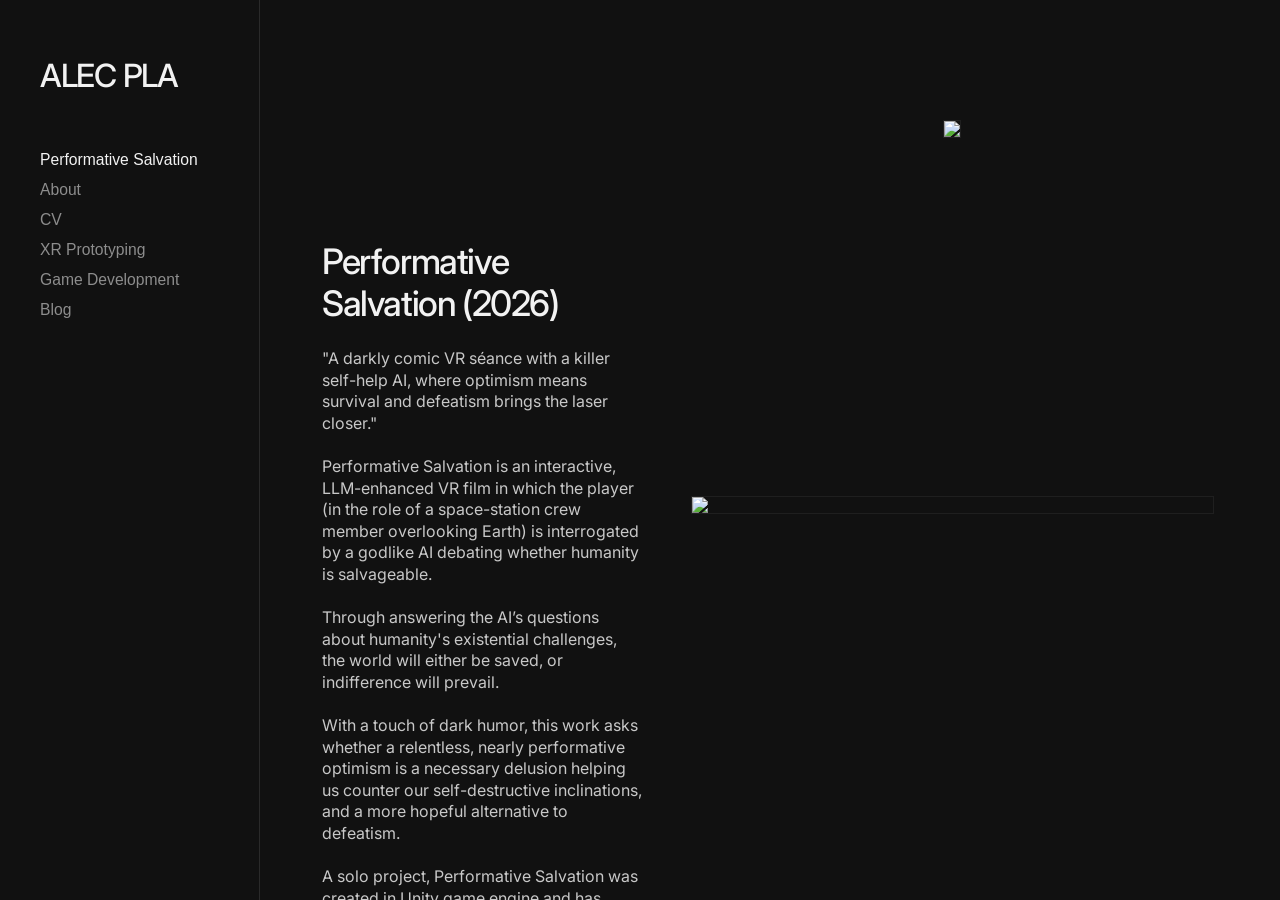
==== index.html @ 8556b31f "Add files via upload" ====
<!-- index.html -->

<!DOCTYPE html>
<html lang="en">
<head>
  <meta charset="UTF-8" /> 
  <meta name="viewport" content="width=device-width, initial-scale=1.0" />
  <title>ALEC PLA</title>

  <!-- FONT -->
  <link rel="preconnect" href="https://fonts.googleapis.com">
  <link rel="preconnect" href="https://fonts.gstatic.com" crossorigin>

  <link
    href="https://fonts.googleapis.com/css2?family=Inter:wght@300;400;500;600&display=swap"
    rel="stylesheet"
  />

  <link rel="stylesheet" href="style.css" />
</head>

<body>

  <div class="layout">

    <!-- SIDEBAR -->
    <aside class="sidebar">

      <div class="sidebar-inner">

        <h1 
	  class="site-title"
          data-project="project1">
          ALEC PLA
        </h1>

        <nav class="nav">

          <button class="nav-item" data-project="project1">
            Performative Salvation
          </button>

          <button class="nav-item active" data-project="about">
            About
          </button>  

	  <button class="nav-item" data-project="cv">
            CV
          </button>

          <button class="nav-item" data-project="project2">
            XR Prototyping
          </button>

          <button class="nav-item" data-project="project3">
            Game Development
          </button>  

          <button class="nav-item" data-project="blog">
            Blog
          </button>      	  

        </nav>

      </div>

    </aside>

    <!-- CONTENT -->
    <main class="content">

      <div class="content-inner">

        <section id="project-text"></section>

      </div>

    </main>

  </div>

  <script src="script.js"></script>

</body>
</html>
---- style.css ----
/* style.css */

:root {

  --bg: #111111;

  --text: #f2f2f2;

  --muted: #8d8d8d;

  --line: #2a2a2a;

  --hover: #ffffff;

  --max-width: 920px;
}

* {
  box-sizing: border-box;
  margin: 0;
  padding: 0;
}

html,
body {
  width: 100%;
  height: 100%;
}

body {

  background: var(--bg);

  color: var(--text);

  font-family: 'Inter', sans-serif;

  -webkit-font-smoothing: antialiased;

  text-rendering: optimizeLegibility;

  overflow: hidden;
}

.layout {

  display: flex;

  width: 100%;

  height: 100vh;
}

/* SIDEBAR */

.sidebar {

  width: 260px;

  border-right: 1px solid var(--line);

  flex-shrink: 0;
}

.sidebar-inner {

  position: sticky;

  top: 0;

  padding: 56px 40px;
}

.site-title {

  font-size: 2rem;

  font-weight: 500;

  letter-spacing: -0.04em;

  margin-bottom: 56px;

  cursor: pointer;
}

.nav {

  display: flex;

  flex-direction: column;

  gap: 12px;
}

.nav-item {

  background: none;

  border: none;

  padding: 0;

  cursor: pointer;

  text-align: left;

  font-size: 0.98rem;

  font-weight: 400;

  color: var(--muted);

  transition:
    color 0.25s ease,
    transform 0.25s ease;
}

.nav-item:hover {

  color: var(--hover);

  transform: translateX(4px);
}

.nav-item.active {

  color: var(--text);
}

/* CONTENT */

.content {

  flex: 1;

  overflow-y: auto;
}

.content-inner {

  max-width: var(--max-width);

  padding: 120px 64px 64px 12px;

  margin: 0 auto;
}

/* TEXT */

#project-text {

  margin-bottom: 64px;
}

#project-text p {

  margin-bottom: 1.5rem;

  line-height: 1.8;
}

#project-text h3 {

  margin-top: 2rem;

  margin-bottom: 1rem;

  font-weight: 600;
}


.project-title {

  font-size: 2.2rem;

  font-weight: 500;

  letter-spacing: -0.04em;

  margin-bottom: 24px;
}

.project-description {

  max-width: 720px;

  font-size: 1rem;

  line-height: 1.35;

  color: #c8c8c8;
}

/* SPECIAL SPACING FOR CV ENTRIES */

.big-text-for-exhibition-work {
  font-size: 1.15rem;

  margin-bottom: 0.5rem;

  font-weight: 500;

  padding-left: 0.5rem;

}

.cv-entry-exhibition {

  line-height: 1.8;

  padding-left: 1rem;
}

.cv-entry-panel {

  line-height: 2.5;

  padding-left: 0.5rem;

}

.cv-entry-education {

  line-height: 1.5;

  padding-left: 0.5rem;

}


.cv-entry-skill {

  line-height: 2.0;

  padding-left: 0.5rem;
}

/* GALLERY */

#gallery {

  display: flex;

  flex-direction: column;

  gap: 28px;
}

.gallery-image {

  width: 100%;

  height: auto;

  display: block;

  transition:
    transform 0.4s ease,
    opacity 0.4s ease;

    border: 1px solid rgba(255,255,255,0.06);
}

/* MINI */

.gallery-image.mini {

  max-width: 350px;
}


/* SMALL */

.gallery-image.small {

  max-width: 420px;
}

/* MEDIUM */

.gallery-image.medium {

  max-width: 720px;
}

/* LARGE */

.gallery-image.large {

  max-width: 980px;
}

/* POSTER */

.gallery-image.poster {

  width: auto;

  max-width: 100%;

  max-height: 65vh;

  margin: 0 auto;
}


.gallery-image:hover {

  transform: scale(1.01);

  opacity: 0.96;
}

/* VIDEO */

.gallery-video {

  width: 100%;

  aspect-ratio: 16 / 9;

  border: none;
}

/* VIDEO SIZE VARIANTS */

.gallery-video.large {

  max-width: 980px;
}

.gallery-video.medium {

  max-width: 720px;
}

/* PAGE TYPE CONFIGURATIONS */

.single-project-layout {

  display: grid;

  grid-template-columns: 38% 62%;

  gap: 3rem;

  align-items: start;
}

.single-project-text {

  position: relative;

  align-self: start;

  top: 120px;

  transition: transform 0.2s ease-out;
}

.single-project-gallery {

  display: flex;

  flex-direction: column;

  gap: 2rem;
}

.multi-project-page {

  display: flex;

  flex-direction: column;
}

.multi-project {

  display: grid;

  grid-template-columns: 45% 55%;

  gap: 3rem;

  padding-bottom: 4rem;

  margin-bottom: 4rem;

  border-bottom: 1px solid var(--line);
}

.multi-project-text {

  align-self: start;
}

.multi-project-title {

  font-size: 1.6rem;

  font-weight: 500;

  margin-bottom: 1rem;
}

.multi-project-description {

  line-height: 1.5;

  color: #c8c8c8;
}

.multi-project-gallery {

  display: flex;

  flex-direction: column;

  gap: 1.5rem;
}



/* MOBILE */

@media (max-width: 900px) {


.single-project-layout {
    display: grid;
    grid-template-columns: 1fr;
    gap: 2rem;
  }

  .single-project-text {
    position: relative; /* kill sticky on mobile */
    top: auto;
  }

.project-flow {
    display: flex;
    flex-direction: column;
    gap: 2rem;
  }

#gallery {
  display: none;
}

  .block {
    width: 100%;
  }

  .block img {
    width: 100%;
    height: auto;
    display: block;
  }


.multi-project {
    display: grid;
    grid-template-columns: 1fr;
    gap: 1.5rem;
    padding-bottom: 3rem;
    margin-bottom: 3rem;
  }

.multi-project-description {
    line-height: 1.65;
  }

  .multi-project-text {
    order: 1;
  }

  .multi-project-gallery {
    order: 2;
    gap: 1.25rem;
  }


  body {
    overflow: auto;
  }

  .layout {

    flex-direction: column;

    height: 100vh;
    overflow-y: auto;
  }

  .sidebar {

    width: 100%;

    border-right: none;

    border-bottom: 1px solid var(--line);
  }

  .sidebar-inner {

    position: relative;

    padding: 32px 24px;
  }

  .site-title {

    margin-bottom: 32px;
  }

  .content-inner {

    padding: 40px 24px;
  }

  .project-title {

    font-size: 1.8rem;
  }

  .multi-project {

  grid-template-columns: 1fr;

  }
}
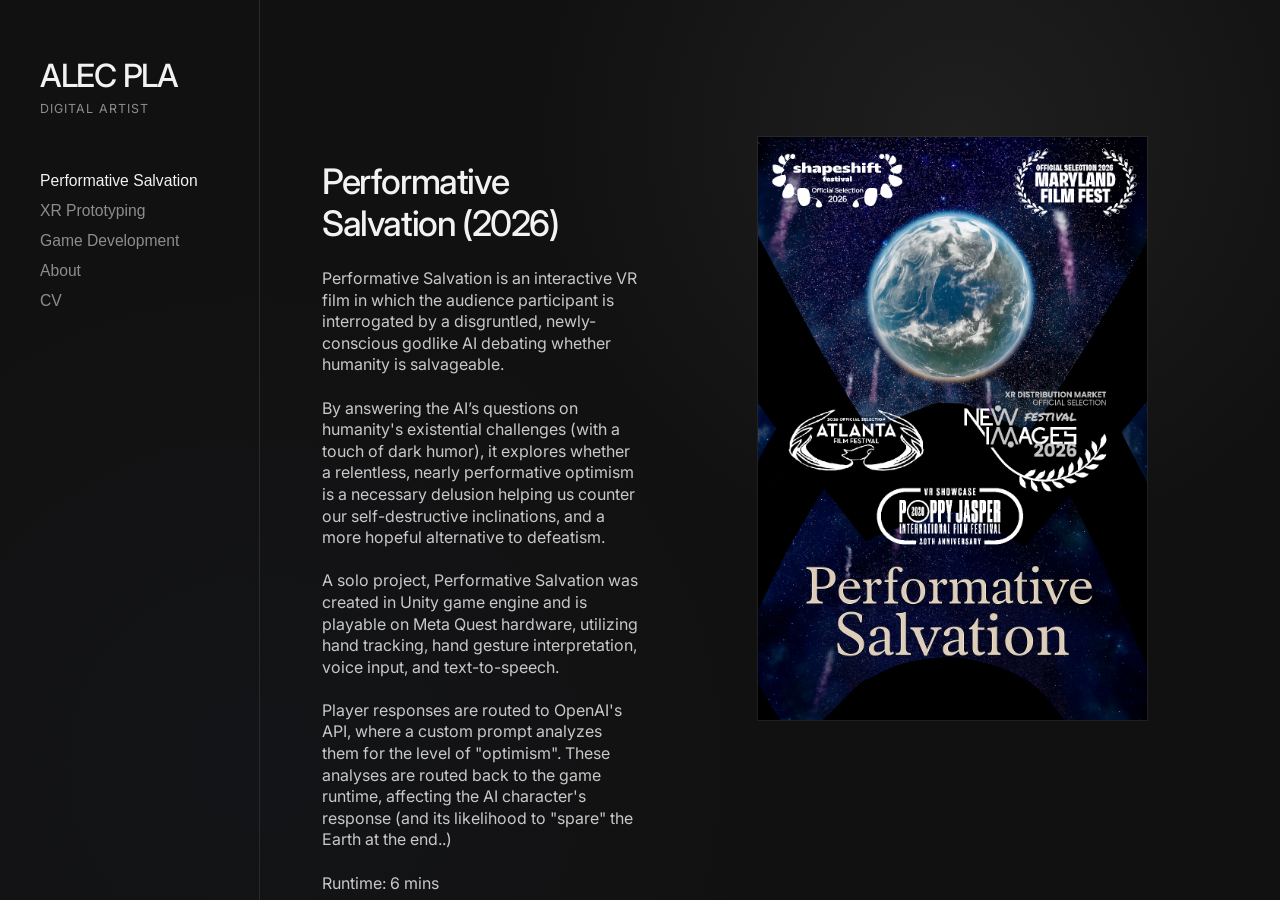
==== commit 07db4595: "Add files via upload" ====
--- a/index.html
+++ b/index.html
@@ -27,25 +27,21 @@
     <aside class="sidebar">
 
       <div class="sidebar-inner">
-
+       <div class="site-heading">
         <h1 
 	  class="site-title"
           data-project="project1">
           ALEC PLA
         </h1>
+	 <div class="site-subtitle">
+          Digital Artist
+        </div>
 
+</div>
         <nav class="nav">
 
           <button class="nav-item" data-project="project1">
             Performative Salvation
-          </button>
-
-          <button class="nav-item active" data-project="about">
-            About
-          </button>  
-
-	  <button class="nav-item" data-project="cv">
-            CV
           </button>
 
           <button class="nav-item" data-project="project2">
@@ -54,11 +50,15 @@
 
           <button class="nav-item" data-project="project3">
             Game Development
-          </button>  
+          </button>      
 
-          <button class="nav-item" data-project="blog">
-            Blog
-          </button>      	  
+	  <button class="nav-item active" data-project="about">
+            About
+          </button>
+
+	  <button class="nav-item" data-project="cv">
+            CV
+          </button>  	  
 
         </nav>
 
--- a/style.css
+++ b/style.css
@@ -29,7 +29,19 @@
 
 body {
 
-  background: var(--bg);
+  background-color: var(--bg);
+
+  background-image:
+    radial-gradient(
+      circle at 75% 15%,
+      rgba(255, 255, 255, 0.06),
+      transparent 35%
+    ),
+    radial-gradient(
+      circle at 20% 85%,
+      rgba(80, 100, 180, 0.04),
+      transparent 40%
+    );
 
   color: var(--text);
 
@@ -71,6 +83,18 @@
   padding: 56px 40px;
 }
 
+.site-heading {
+  margin-bottom: 56px;
+}
+
+.site-subtitle {
+  font-size: 0.78rem;
+  font-weight: 400;
+  color: var(--muted);
+  letter-spacing: 0.08em;
+  text-transform: uppercase;
+}
+
 .site-title {
 
   font-size: 2rem;
@@ -79,7 +103,7 @@
 
   letter-spacing: -0.04em;
 
-  margin-bottom: 56px;
+  margin-bottom: 0.35rem;
 
   cursor: pointer;
 }
@@ -192,6 +216,24 @@
   color: #c8c8c8;
 }
 
+.project-description a,
+.multi-project-description a {
+
+  color: inherit;
+
+  text-decoration: none;
+
+  border-bottom: 1px solid var(--text);
+
+  transition: opacity 0.2s ease;
+}
+
+.project-description a:hover,
+.multi-project-description a:hover {
+
+  opacity: 0.6;
+}
+
 /* SPECIAL SPACING FOR CV ENTRIES */
 
 .big-text-for-exhibition-work {
@@ -354,7 +396,7 @@
 
   align-self: start;
 
-  top: 120px;
+  top: 40px;
 
   transition: transform 0.2s ease-out;
 }
@@ -366,6 +408,8 @@
   flex-direction: column;
 
   gap: 2rem;
+
+  padding-top: 1rem;
 }
 
 .multi-project-page {
@@ -418,6 +462,7 @@
   flex-direction: column;
 
   gap: 1.5rem;
+
 }
 
 
@@ -426,6 +471,9 @@
 
 @media (max-width: 900px) {
 
+.site-heading {
+    margin-bottom: 32px;
+  }
 
 .single-project-layout {
     display: grid;
@@ -509,11 +557,6 @@
     padding: 32px 24px;
   }
 
-  .site-title {
-
-    margin-bottom: 32px;
-  }
-
   .content-inner {
 
     padding: 40px 24px;
@@ -529,4 +572,159 @@
   grid-template-columns: 1fr;
 
   }
-}+}
+
+
+/* BLOG PAGES */
+
+.blog-page {
+  min-height: 100vh;
+  background: var(--bg);
+  color: var(--text);
+  padding: 80px 24px;
+}
+
+.blog-post {
+  max-width: 760px;
+  margin: 0 auto;
+}
+
+.blog-header {
+  margin-bottom: 4rem;
+}
+
+.blog-post h1 {
+  font-size: 2.8rem;
+  font-weight: 500;
+  letter-spacing: -0.05em;
+  line-height: 1.05;
+  margin-bottom: 1rem;
+}
+
+.blog-meta {
+  color: var(--muted);
+  font-size: 0.95rem;
+  margin-bottom: 3rem;
+}
+
+.blog-post h2 {
+  font-size: 1.35rem;
+  font-weight: 500;
+  letter-spacing: -0.02em;
+  margin-top: 4rem;
+  margin-bottom: 1.25rem;
+}
+
+.blog-post p {
+  font-size: 1rem;
+  line-height: 1.85;
+  color: #c8c8c8;
+  margin-bottom: 1.5rem;
+}
+
+.blog-post a {
+  color: var(--text);
+  text-decoration: none;
+  border-bottom: 1px solid var(--muted);
+}
+
+.blog-post a:hover {
+  opacity: 0.7;
+}
+
+/* IMAGES */
+
+.blog-image-block {
+  margin: 3rem 0;
+}
+
+.blog-image-block img {
+  width: 100%;
+  height: auto;
+  display: block;
+  border: 1px solid rgba(255,255,255,0.08);
+}
+
+.blog-image-block figcaption {
+  margin-top: 0.75rem;
+  color: var(--muted);
+  font-size: 0.85rem;
+  line-height: 1.5;
+}
+
+.blog-image-block.wide {
+  width: 115%;
+  margin-left: -7.5%;
+}
+
+/* CODE BLOCKS */
+
+.blog-post pre {
+  background: #181818;
+  border: 1px solid rgba(255,255,255,0.12);
+  padding: 1.25rem;
+  margin: 2.5rem 0;
+  overflow-x: auto;
+  font-size: 0.9rem;
+  line-height: 1.6;
+}
+
+.blog-post code {
+  font-family: Consolas, Monaco, "Courier New", monospace;
+}
+
+.blog-post p code {
+  background: #181818;
+  border: 1px solid rgba(255,255,255,0.08);
+  padding: 0.12rem 0.35rem;
+  font-size: 0.9em;
+}
+
+/* DIVIDER */
+
+.blog-divider {
+  border: none;
+  border-top: 1px solid var(--line);
+  margin: 4rem 0;
+}
+
+/* BACK LINK */
+
+.back-link {
+  display: block;
+  max-width: 760px;
+  margin: 0 auto 5rem auto;
+  color: var(--muted);
+  text-decoration: none;
+  font-size: 0.95rem;
+}
+
+.back-link:hover {
+  color: var(--text);
+}
+
+/* MOBILE BLOG PAGE */
+
+@media (max-width: 900px) {
+  .blog-page {
+    padding: 40px 24px;
+  }
+
+  .blog-post h1 {
+    font-size: 2rem;
+  }
+
+  .blog-image-block.wide {
+    width: 100%;
+    margin-left: 0;
+  }
+}
+
+/* BLOG SCROLL FIX */
+
+body:has(.blog-page) {
+  overflow: auto;
+}
+
+
+
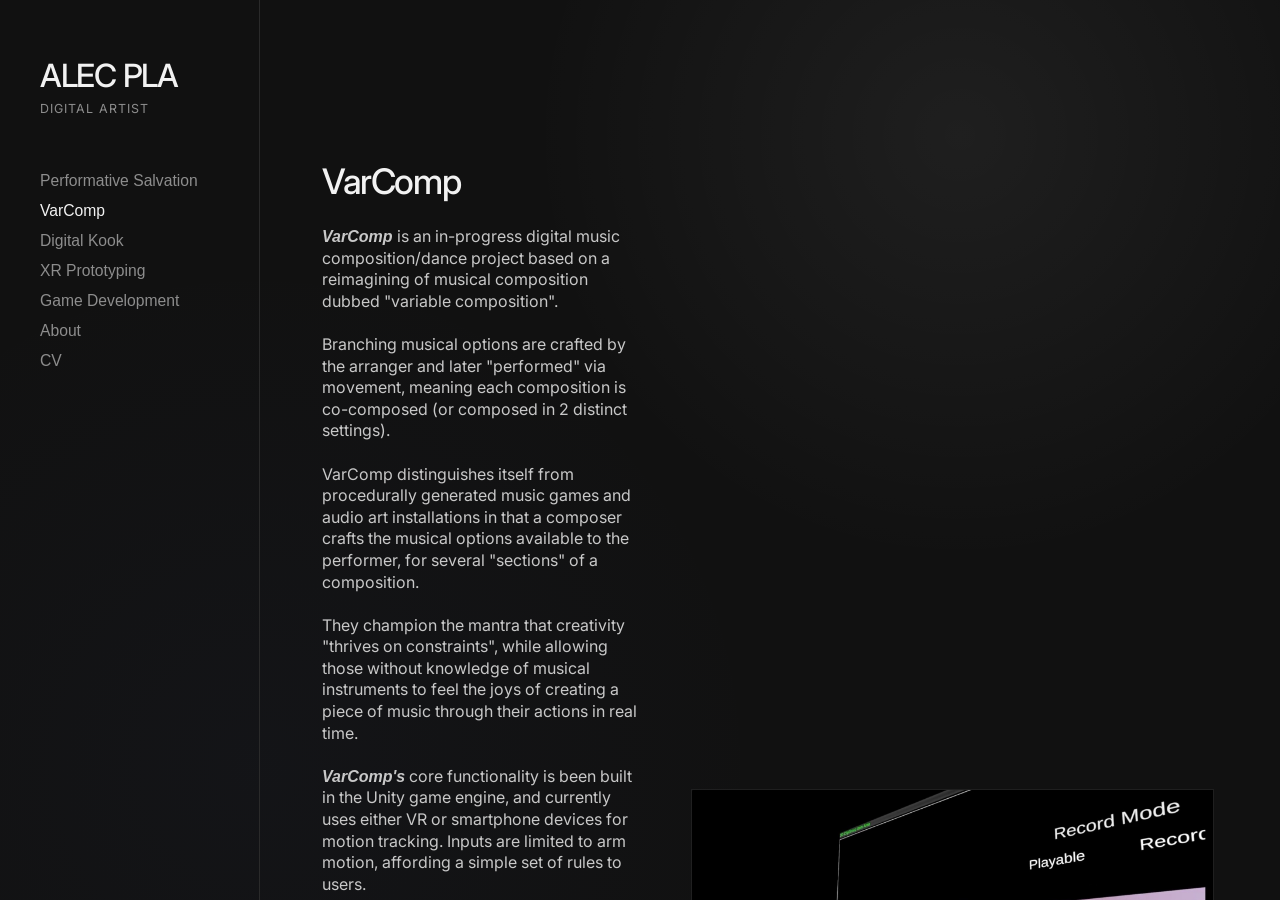
==== commit 99eba910: "Add files via upload" ====
--- a/index.html
+++ b/index.html
@@ -16,7 +16,7 @@
     rel="stylesheet"
   />
 
-  <link rel="stylesheet" href="style.css" />
+  <link rel="stylesheet" href="style.css?v=2" />
 </head>
 
 <body>
@@ -42,6 +42,15 @@
 
           <button class="nav-item" data-project="project1">
             Performative Salvation
+          </button>
+
+	  <button class="nav-item" data-project="project11">
+            VarComp
+          </button>
+
+
+	  <button class="nav-item" data-project="project12">
+            Digital Kook
           </button>
 
           <button class="nav-item" data-project="project2">
@@ -79,7 +88,7 @@
 
   </div>
 
-  <script src="script.js"></script>
+  <script src="script.js?v=2"></script>
 
 </body>
-</html>+</html>
--- a/style.css
+++ b/style.css
@@ -256,7 +256,7 @@
 
 .cv-entry-panel {
 
-  line-height: 2.5;
+  line-height: 1.8;
 
   padding-left: 0.5rem;
 
